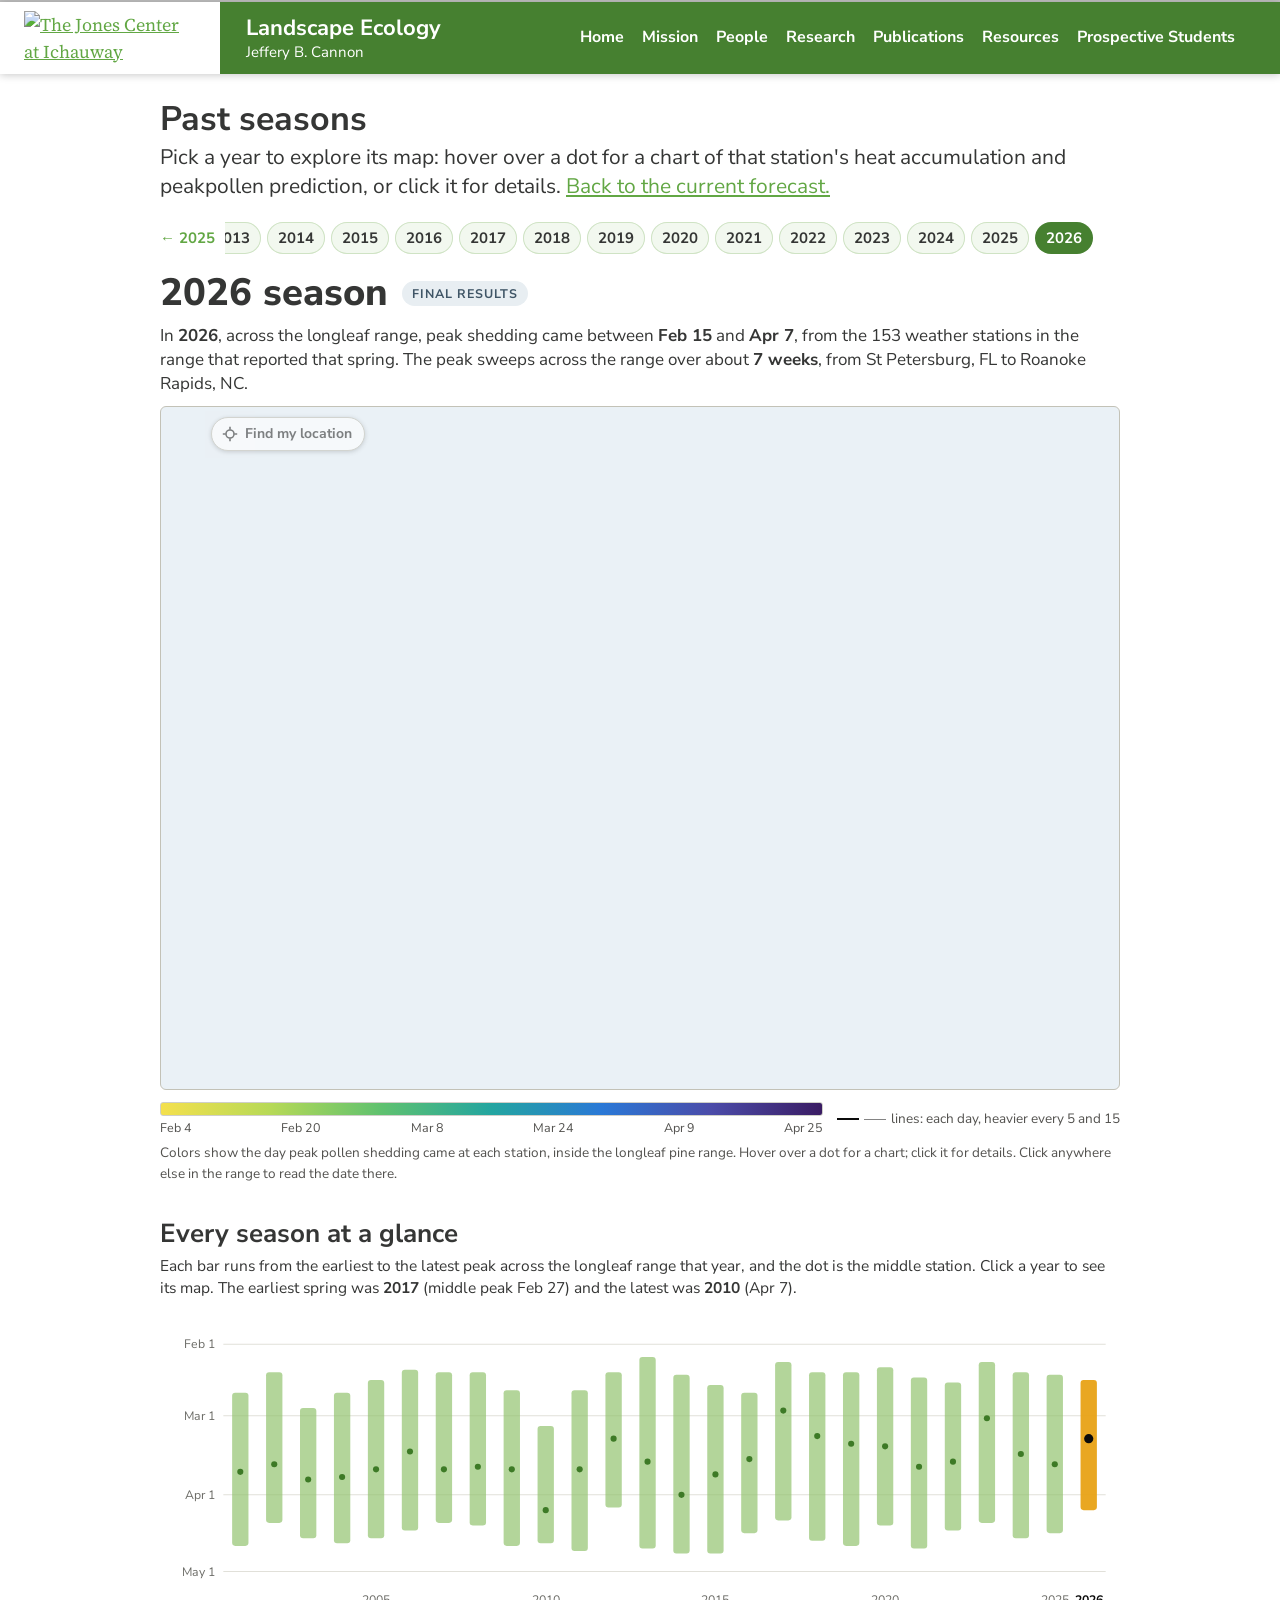
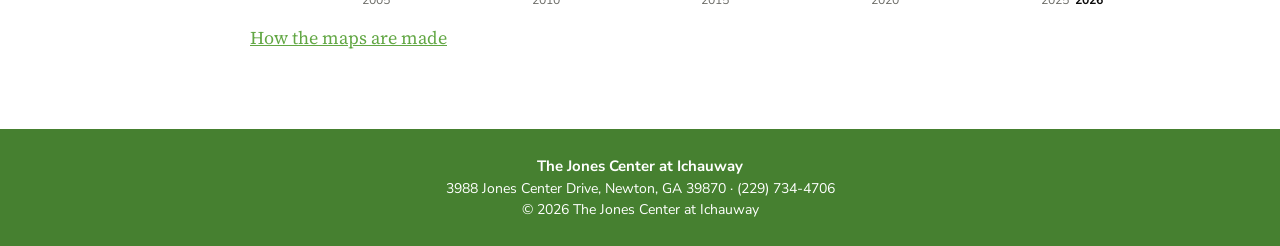
==== site/gallery.html @ e62a53a6 "Longleaf pine pollen countdown for the Southeast A daily forecast of when longleaf pine (Pinus palus" ====
<!doctype html>
<html lang="en"><head>
<meta charset="utf-8">
<meta name="viewport" content="width=device-width, initial-scale=1">
<title>Past seasons - The Jones Center at Ichauway Research Labs</title>
<meta name="description" content="Every finished longleaf pine pollen season since 2001, one map per year, on the same color scale.">
<link rel="preconnect" href="https://fonts.googleapis.com">
<link href="https://fonts.googleapis.com/css2?family=Nunito+Sans:wght@400;700&family=Source+Serif+Pro:ital,wght@0,400;0,600;1,400&family=Source+Serif+4:ital,wght@0,400;0,600;1,400&display=swap" rel="stylesheet">
<link rel="stylesheet" href="https://cdn.jsdelivr.net/npm/maplibre-gl@5.24.0/dist/maplibre-gl.css" integrity="sha384-uTttxo/aOKbdE5RlD/SPzSDoDmNvGlUYPjONi2MN/b7c9HPSvW07OIuyP7uL6jxK" crossorigin="anonymous">
<link rel="stylesheet" href="assets/style.css">
</head>
<body>
<header class="site-header">
  <a class="logo" href="https://lab.jonesctr.org"><img src="https://lab.jonesctr.org/wp-content/uploads/2021/02/ICHAUWAY_LOGO_Horizontal_Color.svg" alt="The Jones Center at Ichauway"></a>
  <a class="band" href="https://lab.jonesctr.org/cannon/"><h1>Landscape Ecology</h1><h2>Jeffery B. Cannon</h2></a>
  <nav>
    <a href="https://lab.jonesctr.org/cannon/">Home</a>
    <a href="https://lab.jonesctr.org/cannon/mission/">Mission</a>
    <a href="https://lab.jonesctr.org/cannon/people/">People</a>
    <a href="https://lab.jonesctr.org/cannon/research/">Research</a>
    <a href="https://lab.jonesctr.org/cannon/publications/">Publications</a>
    <a href="https://lab.jonesctr.org/cannon/resources/">Resources</a>
    <a href="https://lab.jonesctr.org/cannon/prospective-students/">Prospective Students</a>
  </nav>
</header>
<main>
<h1 class="title">Past seasons</h1>
<p class="deck">Pick a year to explore its map: hover over a dot for a chart of that station's heat accumulation and peakpollen prediction, or click it for details. <a href="index.html">Back to the current forecast.</a></p>

<div class="wide" id="year-nav"></div>

<div id="map-block">
<p class="map-title"><strong class="yr">Forecast</strong><span class="kind"></span></p>
<p class="map-banner"></p>
<p class="map-updated"><span class="lbl">Last updated</span><strong class="when">&hellip;</strong></p>
<p class="map-summary" aria-live="polite">Loading the latest forecast&hellip;</p>
<div class="map-wrap" role="region" aria-label="Map of predicted peak pollen dates across the longleaf pine range">
  <div id="map"></div>
  <button id="locate" type="button" disabled><svg width="16" height="16" viewBox="0 0 16 16" aria-hidden="true" fill="none" stroke="currentColor" stroke-width="1.6"><circle cx="8" cy="8" r="4"/><path d="M8 0.8v3M8 12.2v3M0.8 8h3M12.2 8h3"/></svg><span>Find my location</span></button>
  <div class="map-msg" hidden></div>
  <aside id="panel" aria-live="polite" aria-label="Station details"></aside>
</div>
<div class="legend">
  <div class="bar"><div id="legend-bar" class="bar-gradient"></div><div id="legend-ticks" class="ticks"></div></div>
  <div class="keys">
    <span id="key-crossed"><span class="dot crossed"></span>already passed its peak</span>
    <span id="key-forecast"><span class="dot"></span>forecast</span>
    <span><span class="line-key"></span><span class="line-key faint"></span>lines: each day, heavier every 5 and 15</span>
  </div>
</div>
<p class="map-help">Colors show the predicted date of peak pollen shedding inside the longleaf pine range. Hover over a dot for a chart; click it for the forecast. Click anywhere else in the range to read the date there.</p>
<noscript><p>This map needs JavaScript to show the forecast.</p></noscript>
</div>

<div class="wide" id="trend"></div>

<p><a href="methods.html">How the maps are made</a></p>
</main>
<footer class="site-footer"><strong>The Jones Center at Ichauway</strong><br>
3988 Jones Center Drive, Newton, GA 39870 &middot; (229) 734-4706<br>&copy; 2026 The Jones Center at Ichauway</footer>
<script src="assets/gallery.js"></script>
<script src="https://cdn.jsdelivr.net/npm/maplibre-gl@5.24.0/dist/maplibre-gl.js" integrity="sha384-5+cfbwT0iiub6VsQAdn6yz16nr6sDiQoHx6tm4O8OVYXHYOxcffFmCJBL0dgdvGp" crossorigin="anonymous"></script>
<script src="assets/map.js"></script>
<script src="assets/locate.js"></script>
</body></html>
---- site/assets/style.css ----
/* Look and feel taken from the lab site (lab.jonesctr.org/cannon): green #62A744 header band,
   Nunito Sans headings, Source Serif Pro body text at 18px in #353635, green underlined links. */
:root { --primary:#62A744; --header:#468030; --accent:#61CE70; --secondary:#728E9D; --text:#353635; --line:#c3c2b7;
  --red:#d62728; --blue:#1f77b4; --green:#2ca02c; }
* { box-sizing: border-box; }
body { margin:0; background:#fff; color:var(--text); border-top:2px solid rgba(128,128,128,.5);
  font-family:"Source Serif Pro","Source Serif 4",Georgia,serif; font-size:18px; line-height:1.5;
  -webkit-font-smoothing:antialiased; }
a { color:var(--primary); }

/* header: one green bar across the page that stays at the top; links back to the main lab site (full URLs) */
html { scroll-padding-top:88px; }   /* anchors (references, #YYYY) land below the fixed bar */
.site-header { position:sticky; top:0; z-index:1000; display:flex; align-items:stretch; min-height:72px; background:var(--header);
  box-shadow:0 1px 8px rgba(0,0,0,.22); }
.site-header a.logo { flex:none; display:flex; align-items:center; padding:8px 24px; background:#fff; }
.site-header a.logo img { display:block; width:172px; max-width:100%; height:auto; }
.site-header a.band { flex:none; padding:13px 30px 12px 26px; color:#fff; text-decoration:none; }
.site-header a.band h1 { margin:0; font:700 22px/1.2 "Nunito Sans",sans-serif; color:#fff; }
.site-header a.band h2 { margin:2px 0 0; font:400 15px/1.2 "Nunito Sans",sans-serif; color:#fff; }
.site-header nav { flex:1; display:flex; flex-wrap:wrap; align-items:center; justify-content:flex-end; row-gap:4px; padding:6px 36px 6px 10px; }
.site-header nav a { font:700 16px "Nunito Sans",sans-serif; color:#fff; text-decoration:none; margin:0 9px; padding:3px 0; border-bottom:2px solid transparent; }
.site-header nav a:hover, .site-header nav a:focus-visible { border-bottom-color:#fff; }

main { max-width:1000px; margin:0 auto; padding:26px 20px 60px; }
main > :not(#map-block):not(.wide) { max-width:780px; margin-left:auto; margin-right:auto; }
main > :not(#map-block).title, main > :not(#map-block).byline, main > :not(#map-block).deck, main > :not(#map-block).author { max-width:none; }   /* line up with the map */
h1.title { font:700 34px/1.15 "Nunito Sans",sans-serif; margin:0 auto 4px; color:var(--text); }
.author { display:flex; align-items:center; gap:12px; margin:0 0 12px; }
.author .avatar { flex:none; display:block; line-height:0; margin-left:4px; }
.author .avatar img { width:48px; height:48px; border-radius:50%; object-fit:cover; box-shadow:0 0 0 2px #fff, 0 0 0 4px var(--primary); }
.author .avatar:hover img, .author .avatar:focus-visible img { box-shadow:0 0 0 2px #fff, 0 0 0 4px var(--accent); }
.author .byline { margin:0; }
.byline { font:400 16px "Nunito Sans",sans-serif; color:var(--secondary); margin:0 auto 12px; }
main p.deck { font:400 21px/1.4 "Nunito Sans",sans-serif; color:var(--text); margin-bottom:16px; }
main h2 { font:700 30px/1.2 "Nunito Sans",sans-serif; color:var(--text); margin:42px auto 12px; }
/* the story ends before this; what follows is method, accuracy and references */
hr.back-matter { border:0; border-top:3px solid var(--primary); margin-top:56px; margin-bottom:14px; }
.back-label { font:700 13px "Nunito Sans",sans-serif; letter-spacing:.08em; text-transform:uppercase; color:#52514e; margin-bottom:0; }
.back-label + h2 { margin-top:6px; }
main h3 { font:700 22px "Nunito Sans",sans-serif; color:var(--text); }
main p { margin-top:0; margin-bottom:18px; }
main a { text-decoration:underline; }
sup a { text-decoration:none; }
p:has(> img) { text-align:center; margin:24px 0 6px; }
main img { max-width:100%; height:auto; }
p.caption { font-size:16px; font-style:italic; line-height:1.4; color:#333; margin-bottom:26px; }
p.caption a { font-style:italic; }
blockquote { margin:14px auto 34px; padding:18px 24px 6px; background:#f2f8ef; border-left:5px solid var(--primary);
  border-radius:0 6px 6px 0; }
blockquote p { margin:0 0 14px; }
blockquote strong { font-family:"Nunito Sans",sans-serif; }

/* the three numbers under the map */
.stats { display:grid; grid-template-columns:repeat(3,1fr); gap:14px; margin:22px 0 4px; font-family:"Nunito Sans",sans-serif; }
.stats .stats-label { grid-column:1 / -1; margin:0 0 -4px; font:700 13px "Nunito Sans",sans-serif; letter-spacing:.08em;
  text-transform:uppercase; color:#52514e; }
.stats .stat { padding:14px 16px 16px; background:#f6f8f3; border-top:4px solid var(--primary);
  border-radius:0 0 6px 6px; color:var(--text); }
.stats .stat i { display:block; margin-bottom:4px; font:700 12.5px "Nunito Sans",sans-serif; font-style:normal;
  letter-spacing:.08em; text-transform:uppercase; color:#3d7a26; }
.stats .stat b { display:block; font:700 46px/1.05 "Nunito Sans",sans-serif; color:var(--text); }
.stats .stat span { display:block; margin-top:6px; font-size:15px; line-height:1.4; color:#52514e; }

/* past seasons: a fan of small static maps (newest at the left, oldest at the right, the years between overlapped like cards) */
.past-seasons { margin:30px 0 8px; font-family:"Nunito Sans",sans-serif; }
.past-seasons:empty { display:none; }
.past-head { display:flex; align-items:baseline; justify-content:space-between; gap:12px; flex-wrap:wrap; margin:0 0 10px; }
.past-head h2 { margin:0; font:700 26px/1.2 "Nunito Sans",sans-serif; }
.past-head a { font-size:15px; font-weight:700; }
.past-stage { display:flex; align-items:center; gap:22px; flex-wrap:wrap; margin:0 0 6px; padding:14px 16px; background:#f6f8f3; border-radius:8px; }
.past-stage .stage-link { flex:0 1 400px; min-width:240px; line-height:0; }
.past-stage .stage-img { width:100%; height:auto; aspect-ratio:480/338; background:#fff; border:1px solid var(--line); border-radius:8px; }
.stage-text { flex:1 1 220px; display:flex; flex-direction:column; gap:6px; }
.stage-year { font:800 clamp(26px,4vw,38px)/1.1 "Nunito Sans",sans-serif; }
.stage-mid { font-size:17px; line-height:1.35; }
.stage-range { font-size:14px; color:#52514e; }
.stage-actions { display:flex; align-items:center; gap:16px; flex-wrap:wrap; margin-top:8px; }
.stage-actions .open { font-size:15px; font-weight:700; }
.past-track { display:grid; grid-template-columns:150px repeat(var(--mid,24), minmax(24px,1fr)) 150px; padding:26px 2px 6px; overflow-x:auto; scrollbar-width:thin; }
.past-card { position:relative; z-index:calc(100 - var(--i)); display:flex; flex-direction:column; align-items:flex-end; min-width:0;
  text-decoration:none !important; color:var(--text); }
.past-card img { flex:none; width:150px; max-width:none; height:auto; aspect-ratio:480/338; background:#fff; border:1px solid var(--line); border-radius:6px;
  opacity:.55; filter:saturate(.55); transition:opacity .15s, filter .15s, transform .15s, box-shadow .15s; }
.past-card.end img, .past-card.on img { opacity:1; filter:none; }
.past-card:hover, .past-card:focus-visible, .past-card.on { z-index:400; }
.past-card:hover img, .past-card:focus-visible img, .past-card.on img { opacity:1; filter:none; transform:translateY(-6px); box-shadow:0 6px 16px rgba(0,0,0,.25); }
.past-card:focus-visible { outline:none; }
.past-card:focus-visible img { outline:3px solid var(--text); }
.past-card .yr { margin:4px 5px 0 0; font:800 12.5px/1 "Nunito Sans",sans-serif; writing-mode:vertical-rl; transform:rotate(180deg); }
.past-card.end .yr { writing-mode:horizontal-tb; transform:none; align-self:flex-start; margin:4px 0 0 2px; font-size:18px; }

/* gallery page: year picker and the year-by-year chart */
.yr-nav { display:flex; align-items:center; gap:10px; margin:0 0 14px; font-family:"Nunito Sans",sans-serif; }
.yr-nav .chips { flex:1; display:flex; gap:6px; overflow-x:auto; padding:4px 2px; scrollbar-width:thin; }
.yr-nav .chip { flex:none; padding:5px 11px; border-radius:999px; background:#f2f8ef; color:var(--text); text-decoration:none !important; font-weight:700; font-size:15px;
  box-shadow:inset 0 0 0 1px #cfe3c4; }
.yr-nav .chip:hover { background:#dcedd2; }
.yr-nav .chip.on { background:var(--header); color:#fff; box-shadow:none; }
.yr-nav .step { flex:none; font-weight:700; font-size:15px; text-decoration:none !important; white-space:nowrap; }
.yr-nav .step.off { visibility:hidden; }
#trend { margin:34px 0 8px; font-family:"Nunito Sans",sans-serif; }
#trend h2 { margin:0 0 6px; font:700 26px/1.2 "Nunito Sans",sans-serif; }
.trend-note { font-size:15.5px; line-height:1.45; margin:0 0 10px; color:var(--text); }
svg.trend { display:block; width:100%; height:auto; }
svg.trend a { cursor:pointer; }
svg.trend a:hover rect:first-of-type { fill:#e8a317; fill-opacity:.9; }

/* accuracy chart: within 3 days (dark) inside within 5 days (light), one hue */
.acc { margin:8px 0 24px; font-family:"Nunito Sans",sans-serif; }
.acc-key { display:flex; gap:18px; margin-bottom:6px; font-size:13px; color:#52514e; }
.acc-key i { display:inline-block; width:14px; height:10px; margin-right:6px; border-radius:2px; vertical-align:-1px; }
.acc .k3, .acc .b3 { background:#3d7a26; }
.acc .k5, .acc .b5 { background:#93c470; }
.acc-row { display:grid; grid-template-columns:190px 1fr 118px; align-items:center; gap:14px; padding:9px 0; border-bottom:1px solid #e1e0d9; }
.acc-lab { font-size:15px; font-weight:700; line-height:1.25; color:var(--text); }
.acc-lab small, .acc-val small { display:block; font-size:12.5px; font-weight:400; line-height:1.3; color:#6b6b66; }
.acc-bar { position:relative; height:18px; border-left:1px solid #c3c2b7; }
.acc-bar i { position:absolute; left:0; top:0; height:18px; border-radius:0 4px 4px 0; }
.acc-val b { font-size:21px; line-height:1.1; color:var(--text); }
table { border-collapse:collapse; width:100%; margin:8px 0 22px; font-size:16px; }
th { font:700 15px "Nunito Sans",sans-serif; text-align:left; color:var(--text); }
th, td { padding:7px 12px; border-bottom:1px solid #e1e0d9; }
thead th { border-bottom:2px solid var(--primary); }
ol { padding-left:26px; font-size:16px; line-height:1.45; }
ol li { margin-bottom:9px; }
.site-footer { background:var(--header); color:#fff; text-align:center; padding:26px 20px;
  font:400 14px/1.5 "Nunito Sans",sans-serif; }
.site-footer strong { font-size:15px; }

/* ---- the map ---- */
#map-block { margin:8px 0 10px; font-family:"Nunito Sans",sans-serif; }
.map-title { display:flex; align-items:center; flex-wrap:wrap; gap:6px 14px; margin:0 0 10px; }
.map-title .yr { font:800 clamp(26px,5vw,38px)/1.1 "Nunito Sans",sans-serif; color:var(--text); }
.map-title .kind { font:700 12.5px "Nunito Sans",sans-serif; letter-spacing:.08em; text-transform:uppercase; padding:4px 10px; border-radius:999px; }
.map-title .kind:empty { display:none; }
.map-title .kind.live { background:#e3f1dc; color:#2f6a1c; }
.map-title .kind.outlook { background:#fff1c9; color:#6b4a00; box-shadow:inset 0 0 0 1px #e0b400; }
.map-title .kind.archive { background:#e8eef2; color:#3f5566; }
.map-title .kind.replay { background:#e8eef2; color:#3f5566; }
.map-updated { display:flex; align-items:baseline; flex-wrap:wrap; gap:0 8px; margin:0 0 6px; color:#52514e; }
.map-updated .lbl { font:700 11.5px "Nunito Sans",sans-serif; letter-spacing:.08em; text-transform:uppercase; color:#6b6b66; }
.map-updated .when { font:600 14px "Nunito Sans",sans-serif; color:#52514e; }
.map-summary { font-size:17px; line-height:1.4; margin:0 0 10px; color:var(--text); min-height:2.8em; }
.map-summary strong { font-weight:700; }
.map-banner { display:none; background:#fff8d6; border-left:4px solid #e0b400; padding:6px 12px; margin:0 0 10px;
  font-size:14px; color:#5b4a00; }
.map-wrap { position:relative; height:min(76vh,700px); min-height:440px; border:1px solid var(--line);
  border-radius:6px; overflow:hidden; background:#eaf1f6; }
#map { position:absolute; inset:0; }
.map-msg { position:absolute; inset:0; display:flex; align-items:center; justify-content:center; text-align:center;
  padding:30px; background:rgba(255,255,255,.85); color:var(--text); font-size:16px; z-index:5; }
.map-msg[hidden] { display:none; }
.legend { display:flex; align-items:center; gap:14px; flex-wrap:wrap; margin:12px 0 4px; font-size:13.5px; color:#52514e; }
.legend .bar { flex:1 1 320px; min-width:240px; }
.legend .bar-gradient { height:14px; border-radius:3px; border:1px solid #cfcfc8; }
.legend .ticks { display:flex; justify-content:space-between; margin-top:3px; font-size:12.5px; color:#52514e; }
.legend .keys { display:flex; gap:16px; flex-wrap:wrap; align-items:center; }
.dot { display:inline-block; width:12px; height:12px; border-radius:50%; background:#5fc16f; vertical-align:-2px;
  margin-right:5px; border:2px solid #fff; box-shadow:0 0 0 1px #999; }
.dot.crossed { border-color:#0b0b0b; box-shadow:none; }
.line-key { display:inline-block; width:22px; height:0; border-top:2px solid #0b0b0b; vertical-align:3px; margin-right:5px; }
.line-key.faint { border-top-width:1px; opacity:.5; }
.map-help { font-size:13.5px; color:#52514e; margin:6px 0 0; }

/* hover popup and the detail panel */
.maplibregl-popup-content { font-family:"Nunito Sans",sans-serif; padding:10px 12px; border-radius:6px; }
.pp { width:224px; color:var(--text); }
.pp strong { font-size:15px; }
.pp .pp-line { font-size:13.5px; margin:2px 0 4px; }
.pp .pp-note { font-size:11.5px; color:#8a8a84; margin-top:2px; }
#panel { position:absolute; top:12px; right:12px; width:min(390px,calc(100% - 24px)); max-height:calc(100% - 24px);
  overflow:hidden; background:#fff; border-radius:8px; box-shadow:0 2px 16px rgba(0,0,0,.28); padding:16px 18px 14px;
  display:none; z-index:6; font-family:"Nunito Sans",sans-serif; }
#panel.open { display:flex; flex-direction:column; }
#panel .panel-body { overflow-y:auto; min-height:0; flex:1 1 auto; }
#panel h3 { margin:0 24px 2px 0; font:700 20px/1.2 "Nunito Sans",sans-serif; }
#panel .sub { font-size:13px; color:#6b6b66; margin:0 0 10px; }
#panel .headline { font-size:17px; font-weight:700; margin:0 0 4px; }
#panel .detail { font-size:14px; line-height:1.4; margin:0 0 10px; }
#panel .facts { font-size:12.5px; color:#6b6b66; line-height:1.4; margin:8px 0 0; }
#panel .close { position:absolute; top:8px; right:10px; border:0; background:none; font-size:26px; line-height:1;
  color:#6b6b66; cursor:pointer; padding:2px 6px; }
#panel .close:hover { color:#000; }
.chart text { font-family:"Nunito Sans",sans-serif; }
.chart-key { display:flex; gap:14px; flex-wrap:wrap; font-size:12px; color:#52514e; margin:2px 0 0; }
.chart-key i { display:inline-block; width:16px; height:3px; vertical-align:3px; margin-right:4px; }
.chart-key i.pk { height:9px; background:rgba(232,163,23,.45); vertical-align:-1px; }
.chart-key i.band { height:9px; background:rgba(44,160,44,.3); vertical-align:-1px; }

/* "find my location" button and the you-are-here marker */
#locate { position:absolute; top:10px; left:50px; z-index:4; display:flex; align-items:center; gap:7px; min-height:34px;
  padding:0 12px 0 10px; border:1px solid var(--line); border-radius:17px; background:#fff; color:var(--text);
  font:700 14px "Nunito Sans",sans-serif; cursor:pointer; box-shadow:0 1px 4px rgba(0,0,0,.25); }
#locate:hover { background:#f2f8ef; }
#locate:focus-visible { outline:3px solid var(--text); outline-offset:2px; }
#locate[disabled] { opacity:.6; cursor:progress; }
#locate svg { flex:none; }
.me-dot { width:18px; height:18px; border-radius:50%; background:#1a73e8; border:3px solid #fff;
  box-shadow:0 0 0 2px rgba(26,115,232,.4), 0 1px 4px rgba(0,0,0,.4); }
.me { width:236px; font-family:"Nunito Sans",sans-serif; color:var(--text); }
.me .me-head { font-size:13px; color:#6b6b66; margin:0 0 2px; }
.me .me-date { font-size:19px; font-weight:700; line-height:1.25; margin:0 0 6px; }
.me .me-near { font-size:13.5px; line-height:1.4; margin:0; }
.me .me-note { font-size:11.5px; color:#8a8a84; margin:6px 0 0; }
.map-toast { position:absolute; left:50%; bottom:34px; transform:translateX(-50%); z-index:5; width:min(420px,calc(100% - 24px));
  padding:10px 14px; background:#fff; border-radius:8px; box-shadow:0 2px 12px rgba(0,0,0,.3); font:400 14px/1.4 "Nunito Sans",sans-serif; }
.map-toast[hidden] { display:none; }

@media (max-width:760px) {
  html { scroll-padding-top:112px; }
  .site-header { flex-wrap:wrap; min-height:0; }
  .site-header a.logo { padding:6px 14px; }
  .site-header a.logo img { width:112px; }
  .site-header a.band { padding:8px 14px; flex:1 1 0; min-width:0; }
  .site-header a.band h1 { font-size:18px; }
  .site-header a.band h2 { font-size:13px; }
  .site-header nav { flex:1 0 100%; flex-wrap:nowrap; justify-content:flex-start; overflow-x:auto; padding:4px 14px 6px; }   /* one scrolling row */
  .site-header nav a { white-space:nowrap; margin:0 14px 0 0; font-size:14.5px; }
  h1.title { font-size:27px; }
  main p.deck { font-size:18px; line-height:1.35; }
  /* on a phone the map comes first; the live summary sits underneath it */
  #map-block { display:flex; flex-direction:column; }
  #map-block .map-title, #map-block .map-banner, #map-block .map-updated { order:0; }
  #map-block .map-wrap { order:1; }
  #map-block .map-summary { order:2; margin:10px 0 0; min-height:0; }
  #map-block .legend { order:3; }
  #map-block .map-help { order:4; }
  #map-block noscript { order:5; }
  .past-track { grid-template-columns:120px repeat(var(--mid,24), 26px) 120px; }
  .past-card img { width:120px; }
  .yr-nav .step { display:none; }
  .stats { grid-template-columns:1fr; }
  .stats .stat b { font-size:38px; }
  .acc-row { grid-template-columns:1fr 128px; gap:6px 12px; }
  .acc-lab { grid-column:1 / -1; }
  .map-wrap { height:70vh; min-height:420px; }
  #panel { top:auto; bottom:0; right:0; left:0; width:100%; max-height:70%; border-radius:12px 12px 0 0; }
}
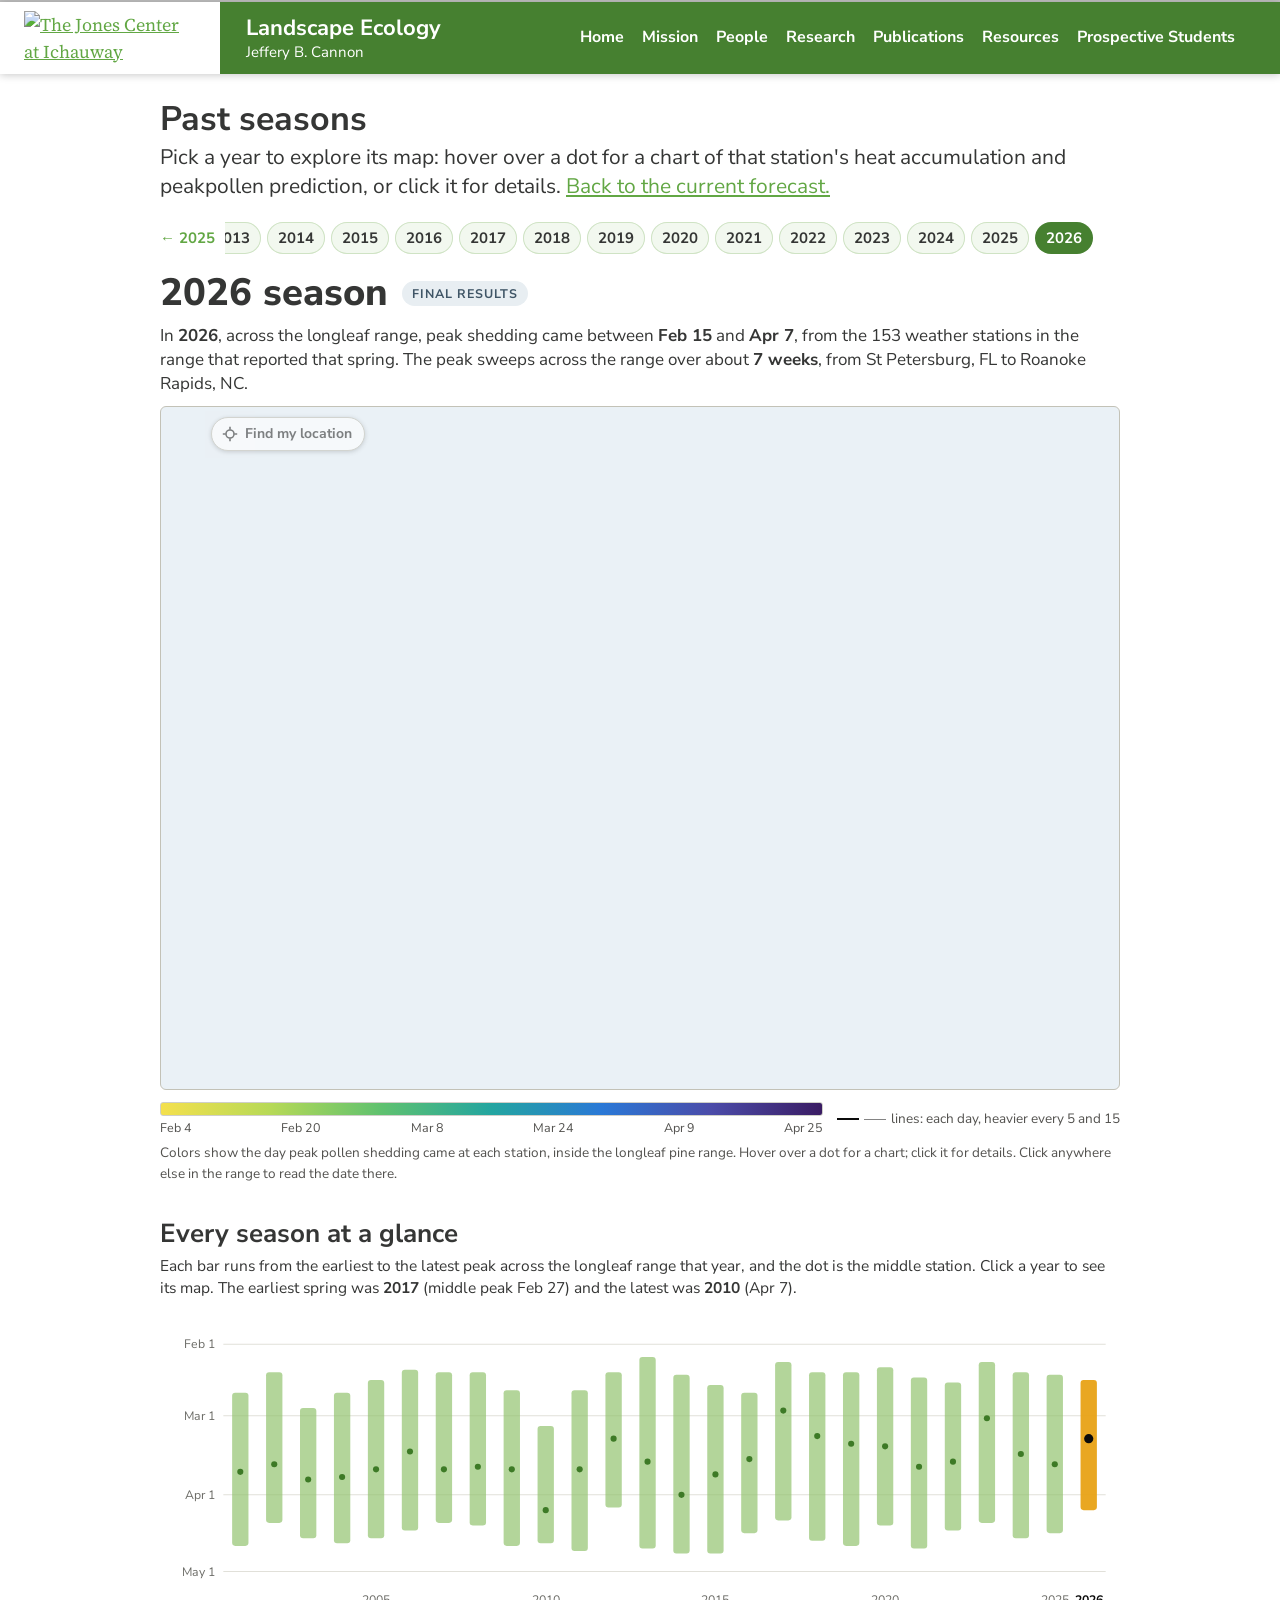
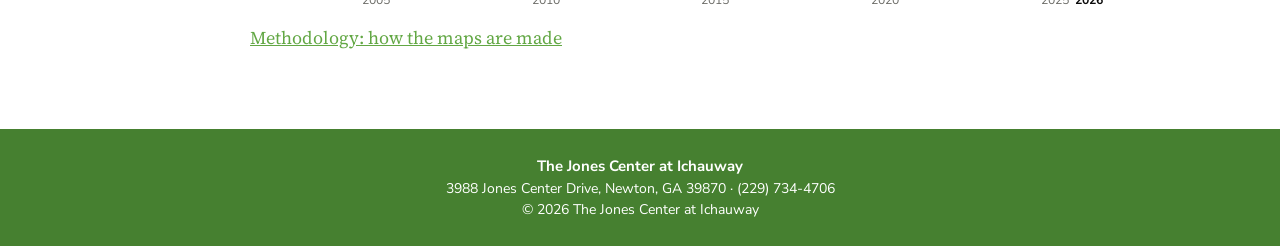
==== commit 2043d87d: "One methodology page; README badges; move a paragraph up Combine "how the forecast is made", "how ac" ====
--- a/site/gallery.html
+++ b/site/gallery.html
@@ -54,7 +54,7 @@
 
 <div class="wide" id="trend"></div>
 
-<p><a href="methods.html">How the maps are made</a></p>
+<p><a href="methods.html">Methodology: how the maps are made</a></p>
 </main>
 <footer class="site-footer"><strong>The Jones Center at Ichauway</strong><br>
 3988 Jones Center Drive, Newton, GA 39870 &middot; (229) 734-4706<br>&copy; 2026 The Jones Center at Ichauway</footer>
--- a/site/assets/style.css
+++ b/site/assets/style.css
@@ -126,6 +126,14 @@
 .site-footer { background:var(--header); color:#fff; text-align:center; padding:26px 20px;
   font:400 14px/1.5 "Nunito Sans",sans-serif; }
 .site-footer strong { font-size:15px; }
+
+@media (min-width:761px) and (max-width:1180px) {   /* keep the links on one row on a narrow laptop window */
+  .site-header a.logo { padding:8px 16px; }
+  .site-header a.logo img { width:146px; }
+  .site-header a.band { padding-right:18px; }
+  .site-header nav { padding-right:20px; }
+  .site-header nav a { font-size:15px; margin:0 6px; }
+}
 
 /* ---- the map ---- */
 #map-block { margin:8px 0 10px; font-family:"Nunito Sans",sans-serif; }
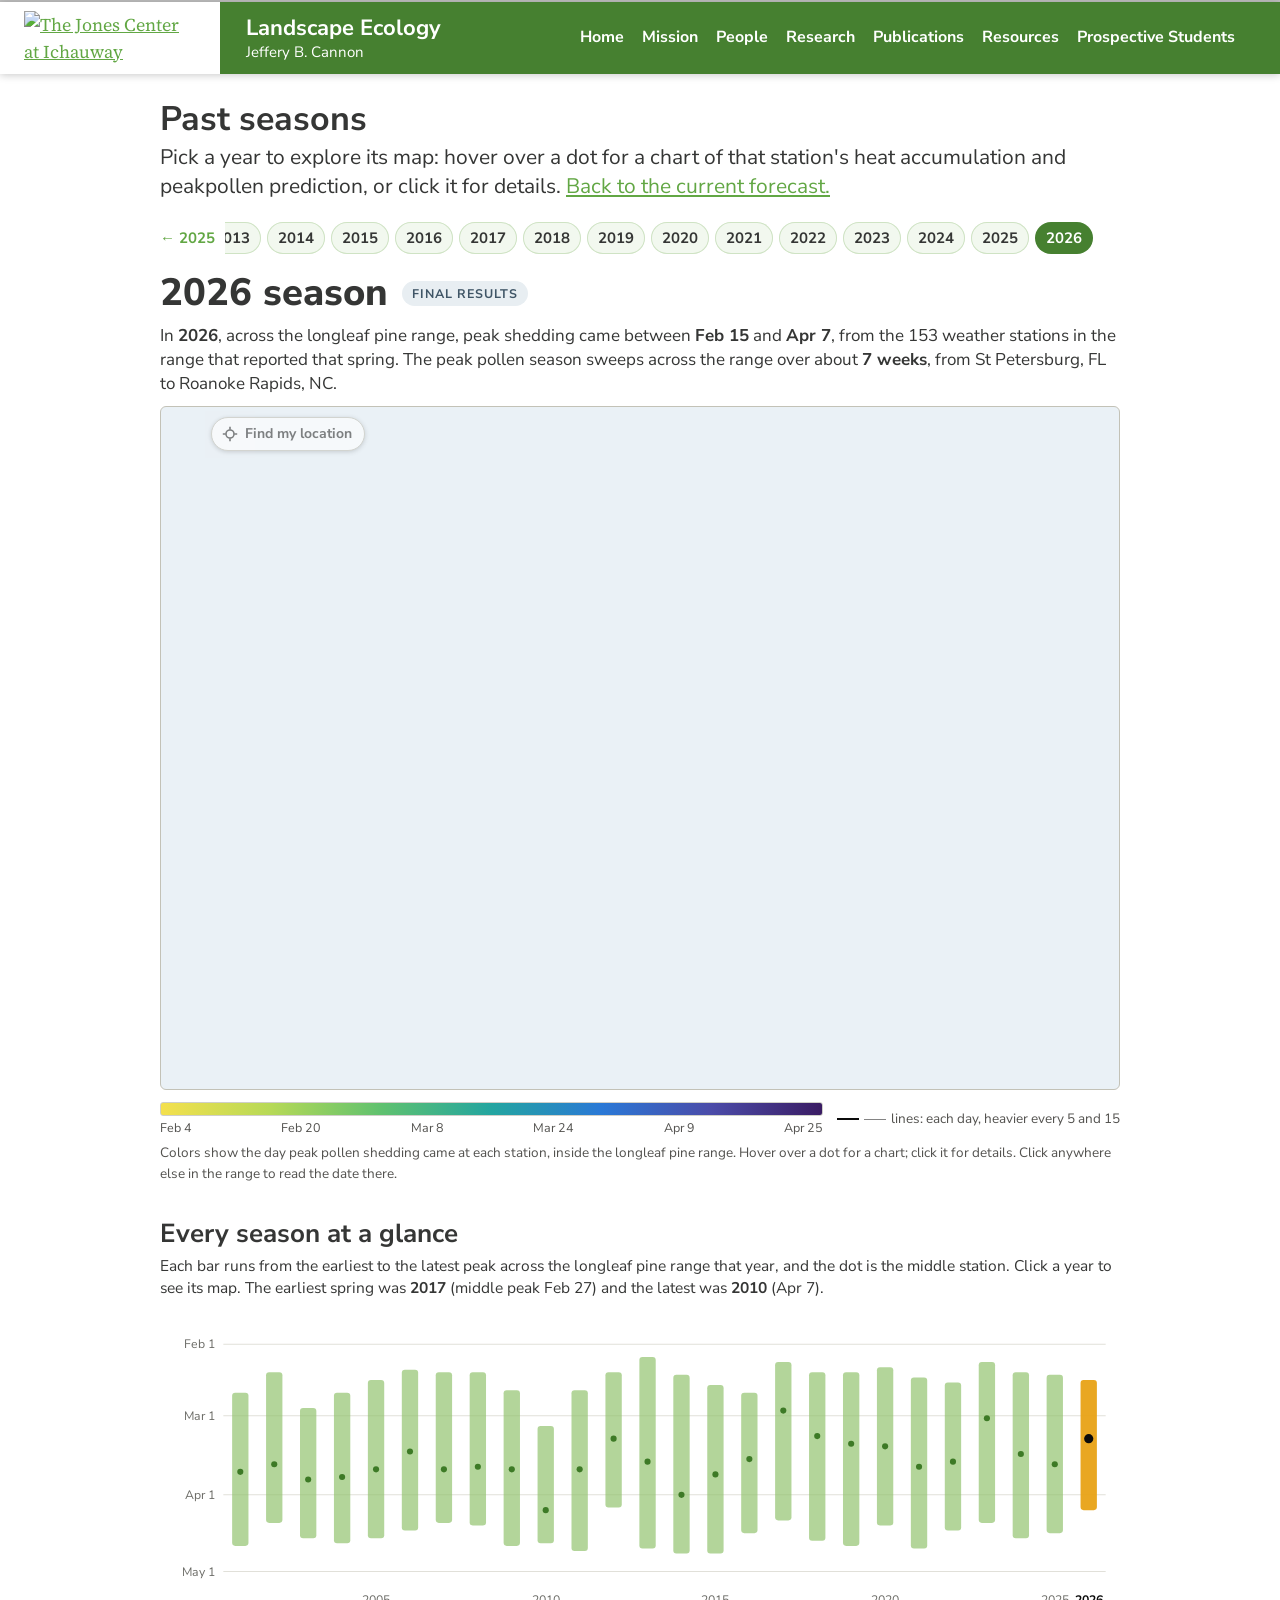
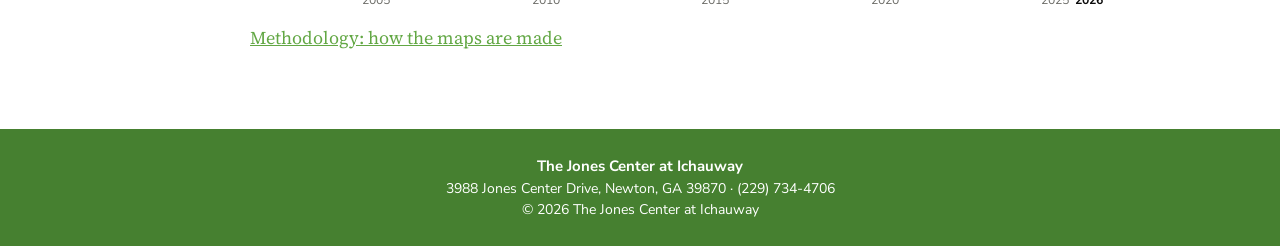
==== commit ecb3bbfa: "Phone menu, wording edits, methodology trims, collapsed map credits Header links become a menu butto" ====
--- a/site/gallery.html
+++ b/site/gallery.html
@@ -7,13 +7,15 @@
 <link rel="preconnect" href="https://fonts.googleapis.com">
 <link href="https://fonts.googleapis.com/css2?family=Nunito+Sans:wght@400;700&family=Source+Serif+Pro:ital,wght@0,400;0,600;1,400&family=Source+Serif+4:ital,wght@0,400;0,600;1,400&display=swap" rel="stylesheet">
 <link rel="stylesheet" href="https://cdn.jsdelivr.net/npm/maplibre-gl@5.24.0/dist/maplibre-gl.css" integrity="sha384-uTttxo/aOKbdE5RlD/SPzSDoDmNvGlUYPjONi2MN/b7c9HPSvW07OIuyP7uL6jxK" crossorigin="anonymous">
+<script>document.documentElement.classList.add("js")</script>
 <link rel="stylesheet" href="assets/style.css">
 </head>
 <body>
 <header class="site-header">
   <a class="logo" href="https://lab.jonesctr.org"><img src="https://lab.jonesctr.org/wp-content/uploads/2021/02/ICHAUWAY_LOGO_Horizontal_Color.svg" alt="The Jones Center at Ichauway"></a>
   <a class="band" href="https://lab.jonesctr.org/cannon/"><h1>Landscape Ecology</h1><h2>Jeffery B. Cannon</h2></a>
-  <nav>
+  <button class="nav-toggle" type="button" aria-label="Open menu" aria-expanded="false" aria-controls="site-nav"><span></span></button>
+  <nav id="site-nav">
     <a href="https://lab.jonesctr.org/cannon/">Home</a>
     <a href="https://lab.jonesctr.org/cannon/mission/">Mission</a>
     <a href="https://lab.jonesctr.org/cannon/people/">People</a>
@@ -58,6 +60,7 @@
 </main>
 <footer class="site-footer"><strong>The Jones Center at Ichauway</strong><br>
 3988 Jones Center Drive, Newton, GA 39870 &middot; (229) 734-4706<br>&copy; 2026 The Jones Center at Ichauway</footer>
+<script src="assets/site.js"></script>
 <script src="assets/gallery.js"></script>
 <script src="https://cdn.jsdelivr.net/npm/maplibre-gl@5.24.0/dist/maplibre-gl.js" integrity="sha384-5+cfbwT0iiub6VsQAdn6yz16nr6sDiQoHx6tm4O8OVYXHYOxcffFmCJBL0dgdvGp" crossorigin="anonymous"></script>
 <script src="assets/map.js"></script>
--- a/site/assets/style.css
+++ b/site/assets/style.css
@@ -17,6 +17,7 @@
 .site-header a.band { flex:none; padding:13px 30px 12px 26px; color:#fff; text-decoration:none; }
 .site-header a.band h1 { margin:0; font:700 22px/1.2 "Nunito Sans",sans-serif; color:#fff; }
 .site-header a.band h2 { margin:2px 0 0; font:400 15px/1.2 "Nunito Sans",sans-serif; color:#fff; }
+.site-header .nav-toggle { display:none; }
 .site-header nav { flex:1; display:flex; flex-wrap:wrap; align-items:center; justify-content:flex-end; row-gap:4px; padding:6px 36px 6px 10px; }
 .site-header nav a { font:700 16px "Nunito Sans",sans-serif; color:#fff; text-decoration:none; margin:0 9px; padding:3px 0; border-bottom:2px solid transparent; }
 .site-header nav a:hover, .site-header nav a:focus-visible { border-bottom-color:#fff; }
@@ -134,6 +135,8 @@
   .site-header nav { padding-right:20px; }
   .site-header nav a { font-size:15px; margin:0 6px; }
 }
+
+p.page-note { margin-top:38px; font-size:14px; line-height:1.45; color:#6b6b66; }
 
 /* ---- the map ---- */
 #map-block { margin:8px 0 10px; font-family:"Nunito Sans",sans-serif; }
@@ -222,8 +225,20 @@
   .site-header a.band { padding:8px 14px; flex:1 1 0; min-width:0; }
   .site-header a.band h1 { font-size:18px; }
   .site-header a.band h2 { font-size:13px; }
-  .site-header nav { flex:1 0 100%; flex-wrap:nowrap; justify-content:flex-start; overflow-x:auto; padding:4px 14px 6px; }   /* one scrolling row */
-  .site-header nav a { white-space:nowrap; margin:0 14px 0 0; font-size:14.5px; }
+  .site-header .nav-toggle { display:flex; align-items:center; justify-content:center; flex:none; width:52px; background:none; border:0; cursor:pointer; }
+  .nav-toggle span, .nav-toggle span::before, .nav-toggle span::after { display:block; width:22px; height:2px; background:#fff; border-radius:1px; transition:transform .18s, background .18s; }
+  .nav-toggle span { position:relative; }
+  .nav-toggle span::before, .nav-toggle span::after { content:""; position:absolute; left:0; }
+  .nav-toggle span::before { top:-7px; }
+  .nav-toggle span::after { top:7px; }
+  .site-header.open .nav-toggle span { background:transparent; }
+  .site-header.open .nav-toggle span::before { top:0; transform:rotate(45deg); }
+  .site-header.open .nav-toggle span::after { top:0; transform:rotate(-45deg); }
+  .site-header nav { flex:1 0 100%; flex-direction:column; align-items:stretch; flex-wrap:nowrap; justify-content:flex-start; padding:0 0 6px; border-top:1px solid rgba(255,255,255,.25); }
+  .js .site-header nav { display:none; }
+  .js .site-header.open nav { display:flex; }
+  .site-header nav a { margin:0; padding:12px 18px; font-size:16px; border-bottom:1px solid rgba(255,255,255,.16); }
+  .site-header nav a:hover, .site-header nav a:focus-visible { background:rgba(255,255,255,.12); }
   h1.title { font-size:27px; }
   main p.deck { font-size:18px; line-height:1.35; }
   /* on a phone the map comes first; the live summary sits underneath it */
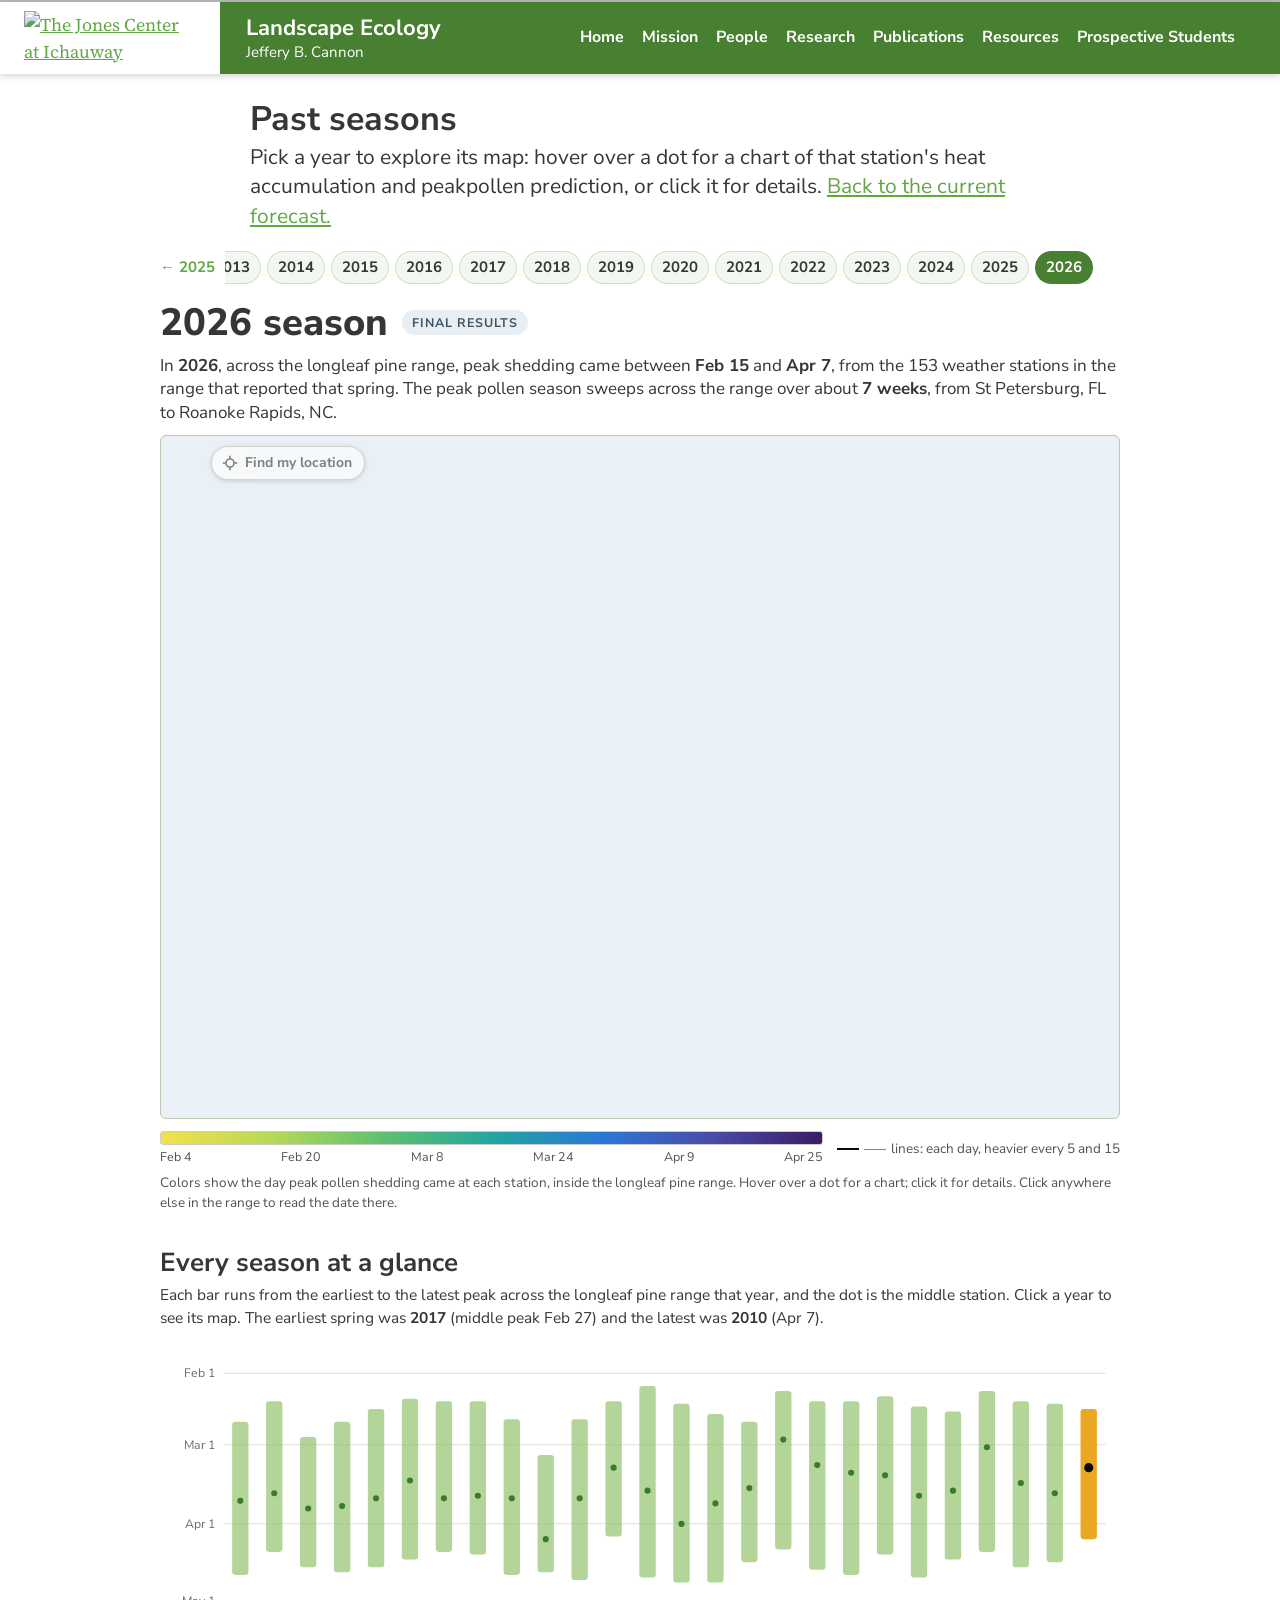
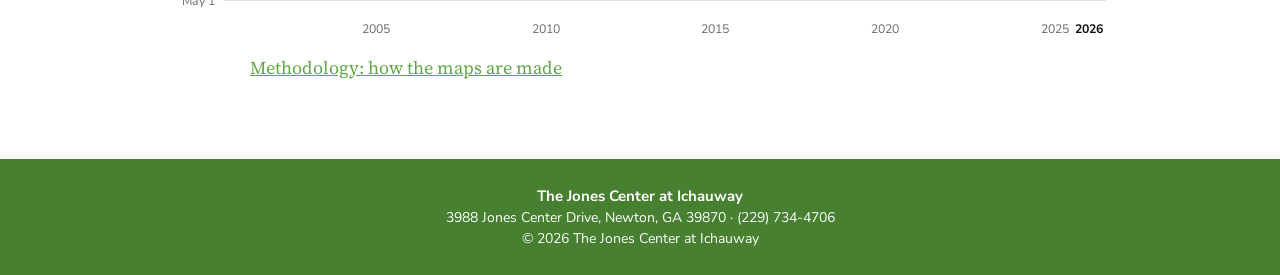
==== commit d03d0f6a: "Fold the methodology into the front page; floated figures; links open in new tabs The methodology is" ====
--- a/site/gallery.html
+++ b/site/gallery.html
@@ -12,17 +12,17 @@
 </head>
 <body>
 <header class="site-header">
-  <a class="logo" href="https://lab.jonesctr.org"><img src="https://lab.jonesctr.org/wp-content/uploads/2021/02/ICHAUWAY_LOGO_Horizontal_Color.svg" alt="The Jones Center at Ichauway"></a>
-  <a class="band" href="https://lab.jonesctr.org/cannon/"><h1>Landscape Ecology</h1><h2>Jeffery B. Cannon</h2></a>
+  <a class="logo" href="https://lab.jonesctr.org" target="_blank" rel="noopener"><img src="https://lab.jonesctr.org/wp-content/uploads/2021/02/ICHAUWAY_LOGO_Horizontal_Color.svg" alt="The Jones Center at Ichauway"></a>
+  <a class="band" href="https://lab.jonesctr.org/cannon/" target="_blank" rel="noopener"><h1>Landscape Ecology</h1><h2>Jeffery B. Cannon</h2></a>
   <button class="nav-toggle" type="button" aria-label="Open menu" aria-expanded="false" aria-controls="site-nav"><span></span></button>
   <nav id="site-nav">
-    <a href="https://lab.jonesctr.org/cannon/">Home</a>
-    <a href="https://lab.jonesctr.org/cannon/mission/">Mission</a>
-    <a href="https://lab.jonesctr.org/cannon/people/">People</a>
-    <a href="https://lab.jonesctr.org/cannon/research/">Research</a>
-    <a href="https://lab.jonesctr.org/cannon/publications/">Publications</a>
-    <a href="https://lab.jonesctr.org/cannon/resources/">Resources</a>
-    <a href="https://lab.jonesctr.org/cannon/prospective-students/">Prospective Students</a>
+    <a href="https://lab.jonesctr.org/cannon/" target="_blank" rel="noopener">Home</a>
+    <a href="https://lab.jonesctr.org/cannon/mission/" target="_blank" rel="noopener">Mission</a>
+    <a href="https://lab.jonesctr.org/cannon/people/" target="_blank" rel="noopener">People</a>
+    <a href="https://lab.jonesctr.org/cannon/research/" target="_blank" rel="noopener">Research</a>
+    <a href="https://lab.jonesctr.org/cannon/publications/" target="_blank" rel="noopener">Publications</a>
+    <a href="https://lab.jonesctr.org/cannon/resources/" target="_blank" rel="noopener">Resources</a>
+    <a href="https://lab.jonesctr.org/cannon/prospective-students/" target="_blank" rel="noopener">Prospective Students</a>
   </nav>
 </header>
 <main>
@@ -56,7 +56,7 @@
 
 <div class="wide" id="trend"></div>
 
-<p><a href="methods.html">Methodology: how the maps are made</a></p>
+<p><a href="index.html#methodology">Methodology: how the maps are made</a></p>
 </main>
 <footer class="site-footer"><strong>The Jones Center at Ichauway</strong><br>
 3988 Jones Center Drive, Newton, GA 39870 &middot; (229) 734-4706<br>&copy; 2026 The Jones Center at Ichauway</footer>
--- a/site/assets/style.css
+++ b/site/assets/style.css
@@ -23,7 +23,7 @@
 .site-header nav a:hover, .site-header nav a:focus-visible { border-bottom-color:#fff; }
 
 main { max-width:1000px; margin:0 auto; padding:26px 20px 60px; }
-main > :not(#map-block):not(.wide) { max-width:780px; margin-left:auto; margin-right:auto; }
+main > :not(#map-block):not(.wide):not(.side) { max-width:780px; margin-left:auto; margin-right:auto; }
 main > :not(#map-block).title, main > :not(#map-block).byline, main > :not(#map-block).deck, main > :not(#map-block).author { max-width:none; }   /* line up with the map */
 h1.title { font:700 34px/1.15 "Nunito Sans",sans-serif; margin:0 auto 4px; color:var(--text); }
 .author { display:flex; align-items:center; gap:12px; margin:0 0 12px; }
@@ -44,6 +44,13 @@
 sup a { text-decoration:none; }
 p:has(> img) { text-align:center; margin:24px 0 6px; }
 main img { max-width:100%; height:auto; }
+/* the article's own photos and figures sit to the right of the text at a modest size, and stack on a phone; the methodology's charts stay full width */
+figure.side { float:right; clear:right; width:340px; margin:4px max(0px, calc((100% - 780px) / 2)) 14px 26px; }
+figure.side a { display:block; line-height:0; text-decoration:none; cursor:zoom-in; }
+figure.side img { display:block; width:100%; height:auto; border-radius:4px; }
+figure.side figcaption.caption { margin:7px 0 0; font-size:13.5px; line-height:1.35; font-style:italic; color:#333; }
+figure.side figcaption.caption a { display:inline; font-style:italic; text-decoration:underline; cursor:pointer; line-height:inherit; }
+main h2 { clear:both; }
 p.caption { font-size:16px; font-style:italic; line-height:1.4; color:#333; margin-bottom:26px; }
 p.caption a { font-style:italic; }
 blockquote { margin:14px auto 34px; padding:18px 24px 6px; background:#f2f8ef; border-left:5px solid var(--primary);
@@ -136,6 +143,16 @@
   .site-header nav a { font-size:15px; margin:0 6px; }
 }
 
+details.method { margin:6px 0 0; }
+details.method > summary { display:inline-block; list-style:none; cursor:pointer; padding:10px 20px; border-radius:999px; background:var(--header); color:#fff;
+  font:700 15.5px "Nunito Sans",sans-serif; }
+details.method > summary::-webkit-details-marker { display:none; }
+details.method > summary:hover, details.method > summary:focus-visible { background:#2f6a1c; }
+details.method .when-open, details.method[open] .when-closed { display:none; }
+details.method[open] .when-open { display:inline; }
+details.method[open] > summary { margin-bottom:8px; }
+details.method .method-body { margin-top:6px; padding-top:4px; border-top:1px solid #e1e0d9; }
+details.method .method-body h3 { margin-top:34px; }
 p.page-note { margin-top:38px; font-size:14px; line-height:1.45; color:#6b6b66; }
 
 /* ---- the map ---- */
@@ -239,6 +256,7 @@
   .js .site-header.open nav { display:flex; }
   .site-header nav a { margin:0; padding:12px 18px; font-size:16px; border-bottom:1px solid rgba(255,255,255,.16); }
   .site-header nav a:hover, .site-header nav a:focus-visible { background:rgba(255,255,255,.12); }
+  figure.side { float:none; clear:none; width:100%; max-width:420px; margin:18px auto; }
   h1.title { font-size:27px; }
   main p.deck { font-size:18px; line-height:1.35; }
   /* on a phone the map comes first; the live summary sits underneath it */
